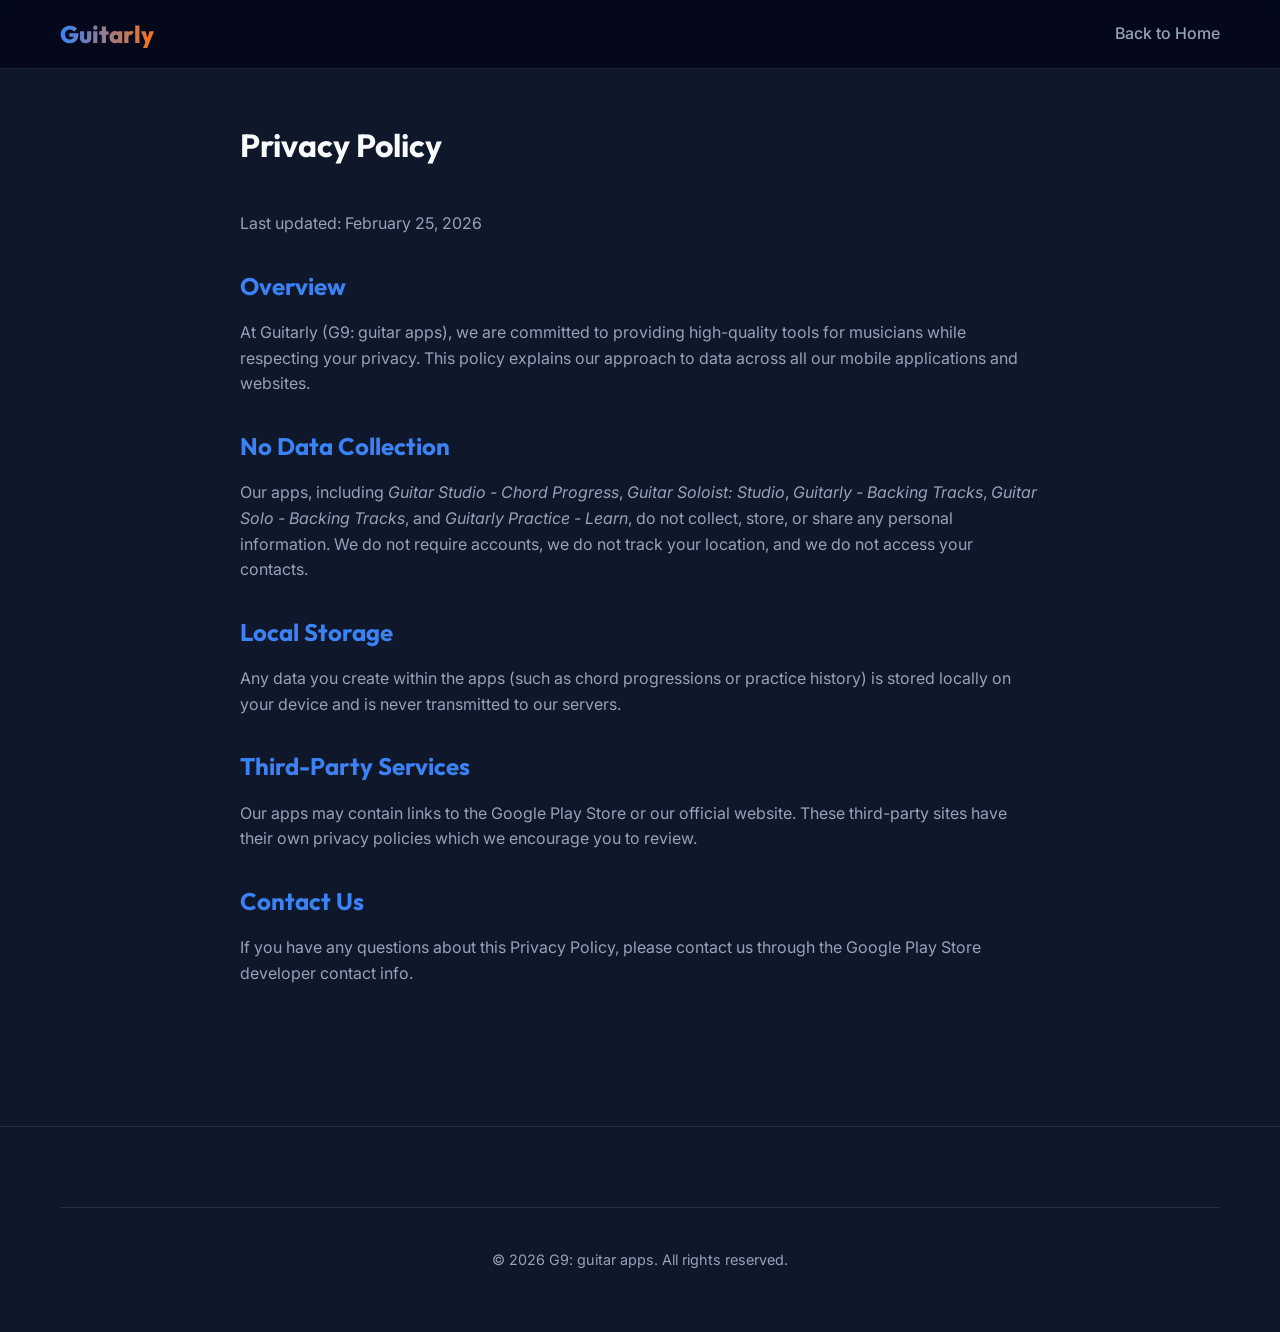
==== privacy.html @ e3e61da0 "Initial commit: Guitarly website overhaul" ====
<!DOCTYPE html>
<html lang="en">

<head>
    <meta charset="UTF-8">
    <meta name="viewport" content="width=device-width, initial-scale=1.0">
    <title>Privacy Policy | Guitarly</title>
    <link rel="stylesheet" href="style.css">
    <link href="https://fonts.googleapis.com/css2?family=Inter:wght@400;600&family=Outfit:wght@700&display=swap"
        rel="stylesheet">
    <style>
        .privacy-content {
            padding: 120px 0;
            max-width: 800px;
            margin: 0 auto;
        }

        h1 {
            margin-bottom: 40px;
            color: var(--text-light);
        }

        h2 {
            margin: 30px 0 15px;
            color: var(--primary);
        }

        p {
            color: var(--text-muted);
            margin-bottom: 20px;
        }
    </style>
</head>

<body>
    <nav class="navbar">
        <div class="container">
            <a href="index.html" class="logo">Guitarly</a>
            <ul class="nav-links">
                <li><a href="index.html">Back to Home</a></li>
            </ul>
        </div>
    </nav>

    <div class="container privacy-content">
        <h1>Privacy Policy</h1>
        <p>Last updated: February 25, 2026</p>

        <h2>Overview</h2>
        <p>At Guitarly (G9: guitar apps), we are committed to providing high-quality tools for musicians while
            respecting your privacy. This policy explains our approach to data across all our mobile applications and
            websites.</p>

        <h2>No Data Collection</h2>
        <p>Our apps, including <i>Guitar Studio - Chord Progress</i>, <i>Guitar Soloist: Studio</i>, <i>Guitarly -
                Backing Tracks</i>, <i>Guitar Solo - Backing Tracks</i>, and <i>Guitarly Practice - Learn</i>, do not
            collect, store, or share any personal information. We do not require accounts, we do not track your
            location, and we do not access your contacts.</p>

        <h2>Local Storage</h2>
        <p>Any data you create within the apps (such as chord progressions or practice history) is stored locally on
            your device and is never transmitted to our servers.</p>

        <h2>Third-Party Services</h2>
        <p>Our apps may contain links to the Google Play Store or our official website. These third-party sites have
            their own privacy policies which we encourage you to review.</p>

        <h2>Contact Us</h2>
        <p>If you have any questions about this Privacy Policy, please contact us through the Google Play Store
            developer contact info.</p>
    </div>

    <footer class="footer">
        <div class="container">
            <div class="footer-bottom">
                <p>&copy; 2026 G9: guitar apps. All rights reserved.</p>
            </div>
        </div>
    </footer>
</body>

</html>
---- style.css ----
:root {
    --primary: #3b82f6;
    --primary-hover: #2563eb;
    --accent: #f97316;
    --bg-dark: #0f172a;
    --bg-darker: #020617;
    --text-light: #f8fafc;
    --text-muted: #94a3b8;
    --glass: rgba(255, 255, 255, 0.05);
    --glass-border: rgba(255, 255, 255, 0.1);
}

* {
    margin: 0;
    padding: 0;
    box-sizing: border-box;
}

body {
    font-family: 'Inter', sans-serif;
    background-color: var(--bg-dark);
    color: var(--text-light);
    line-height: 1.6;
    overflow-x: hidden;
}

h1, h2, h3, .logo {
    font-family: 'Outfit', sans-serif;
}

.container {
    max-width: 1200px;
    margin: 0 auto;
    padding: 0 20px;
}

/* Navbar */
.navbar {
    position: fixed;
    top: 0;
    width: 100%;
    background: rgba(2, 6, 23, 0.8);
    backdrop-filter: blur(10px);
    z-index: 1000;
    padding: 15px 0;
    border-bottom: 1px solid var(--glass-border);
}

.navbar .container {
    display: flex;
    justify-content: space-between;
    align-items: center;
}

.logo {
    font-size: 1.5rem;
    font-weight: 800;
    text-decoration: none;
    color: var(--text-light);
    background: linear-gradient(to right, var(--primary), var(--accent));
    -webkit-background-clip: text;
    -webkit-text-fill-color: transparent;
}

.nav-links {
    list-style: none;
    display: flex;
    gap: 30px;
    align-items: center;
}

.nav-links a {
    text-decoration: none;
    color: var(--text-muted);
    font-weight: 500;
    transition: color 0.3s;
}

.nav-links a:hover {
    color: var(--text-light);
}

/* Buttons */
.btn {
    display: inline-block;
    padding: 12px 28px;
    border-radius: 8px;
    font-weight: 600;
    text-decoration: none;
    transition: all 0.3s;
    cursor: pointer;
}

.btn-small {
    padding: 8px 16px;
    font-size: 0.9rem;
}

.btn-primary {
    background-color: var(--primary);
    color: white;
}

.btn-primary:hover {
    background-color: var(--primary-hover);
    transform: translateY(-2px);
    box-shadow: 0 4px 15px rgba(59, 130, 246, 0.4);
}

.btn-secondary {
    background-color: var(--glass);
    color: white;
    border: 1px solid var(--glass-border);
}

.btn-secondary:hover {
    background-color: rgba(255, 255, 255, 0.1);
}

.btn-text {
    color: var(--primary);
    text-decoration: none;
    font-weight: 600;
}

.btn-text:hover {
    text-decoration: underline;
}

/* Hero */
.hero {
    height: 90vh;
    background-size: cover;
    background-position: center;
    display: flex;
    align-items: center;
    text-align: center;
    padding-top: 80px;
}

.hero-content {
    max-width: 800px;
}

.hero h1 {
    font-size: 4rem;
    font-weight: 800;
    margin-bottom: 20px;
    line-height: 1.1;
}

.hero p {
    font-size: 1.25rem;
    color: var(--text-muted);
    margin-bottom: 40px;
}

.hero-btns {
    display: flex;
    gap: 20px;
    justify-content: center;
}

/* Apps Section */
.apps-section {
    padding: 100px 0;
    background-color: var(--bg-darker);
}

.section-title {
    font-size: 2.5rem;
    text-align: center;
    margin-bottom: 60px;
}

.apps-grid {
    display: grid;
    grid-template-columns: repeat(auto-fit, minmax(300px, 1fr));
    gap: 30px;
}

.app-card {
    background: var(--glass);
    border: 1px solid var(--glass-border);
    border-radius: 20px;
    overflow: hidden;
    transition: all 0.4s;
    opacity: 0;
    transform: translateY(30px);
}

.app-card.visible {
    opacity: 1;
    transform: translateY(0);
}

.app-card:hover {
    transform: translateY(-10px);
    border-color: var(--primary);
    box-shadow: 0 10px 30px rgba(0, 0, 0, 0.5);
}

.app-image {
    width: 100%;
    height: 250px;
    object-fit: cover;
    border-top: 1px solid var(--glass-border);
}

.placeholder-icon {
    width: 100%;
    height: 250px;
    display: flex;
    align-items: center;
    justify-content: center;
    font-size: 5rem;
    background: linear-gradient(45deg, var(--bg-dark), var(--bg-darker));
}

.app-info {
    padding: 30px;
}

.app-info h3 {
    margin-bottom: 15px;
    font-size: 1.25rem;
}

.app-info p {
    color: var(--text-muted);
    margin-bottom: 20px;
    font-size: 0.95rem;
}

/* Footer */
.footer {
    padding: 80px 0 40px;
    background-color: var(--bg-dark);
    border-top: 1px solid var(--glass-border);
}

.footer-grid {
    display: grid;
    grid-template-columns: 2fr 1fr;
    gap: 60px;
    margin-bottom: 60px;
}

.footer-brand p {
    margin-top: 20px;
    color: var(--text-muted);
    max-width: 300px;
}

.footer-links h4 {
    margin-bottom: 20px;
}

.footer-links ul {
    list-style: none;
}

.footer-links li {
    margin-bottom: 10px;
}

.footer-links a {
    color: var(--text-muted);
    text-decoration: none;
    transition: color 0.3s;
}

.footer-links a:hover {
    color: var(--primary);
}

.footer-bottom {
    text-align: center;
    padding-top: 40px;
    border-top: 1px solid var(--glass-border);
    color: var(--text-muted);
    font-size: 0.9rem;
}

/* Animations */
.fade-in {
    animation: fadeIn 1s ease-out forwards;
}

.fade-in-delay {
    opacity: 0;
    animation: fadeIn 1s ease-out 0.5s forwards;
}

@keyframes fadeIn {
    from { opacity: 0; transform: translateY(20px); }
    to { opacity: 1; transform: translateY(0); }
}

@media (max-width: 768px) {
    .hero h1 { font-size: 2.5rem; }
    .hero p { font-size: 1.1rem; }
    .nav-links { display: none; }
    .footer-grid { grid-template-columns: 1fr; }
}
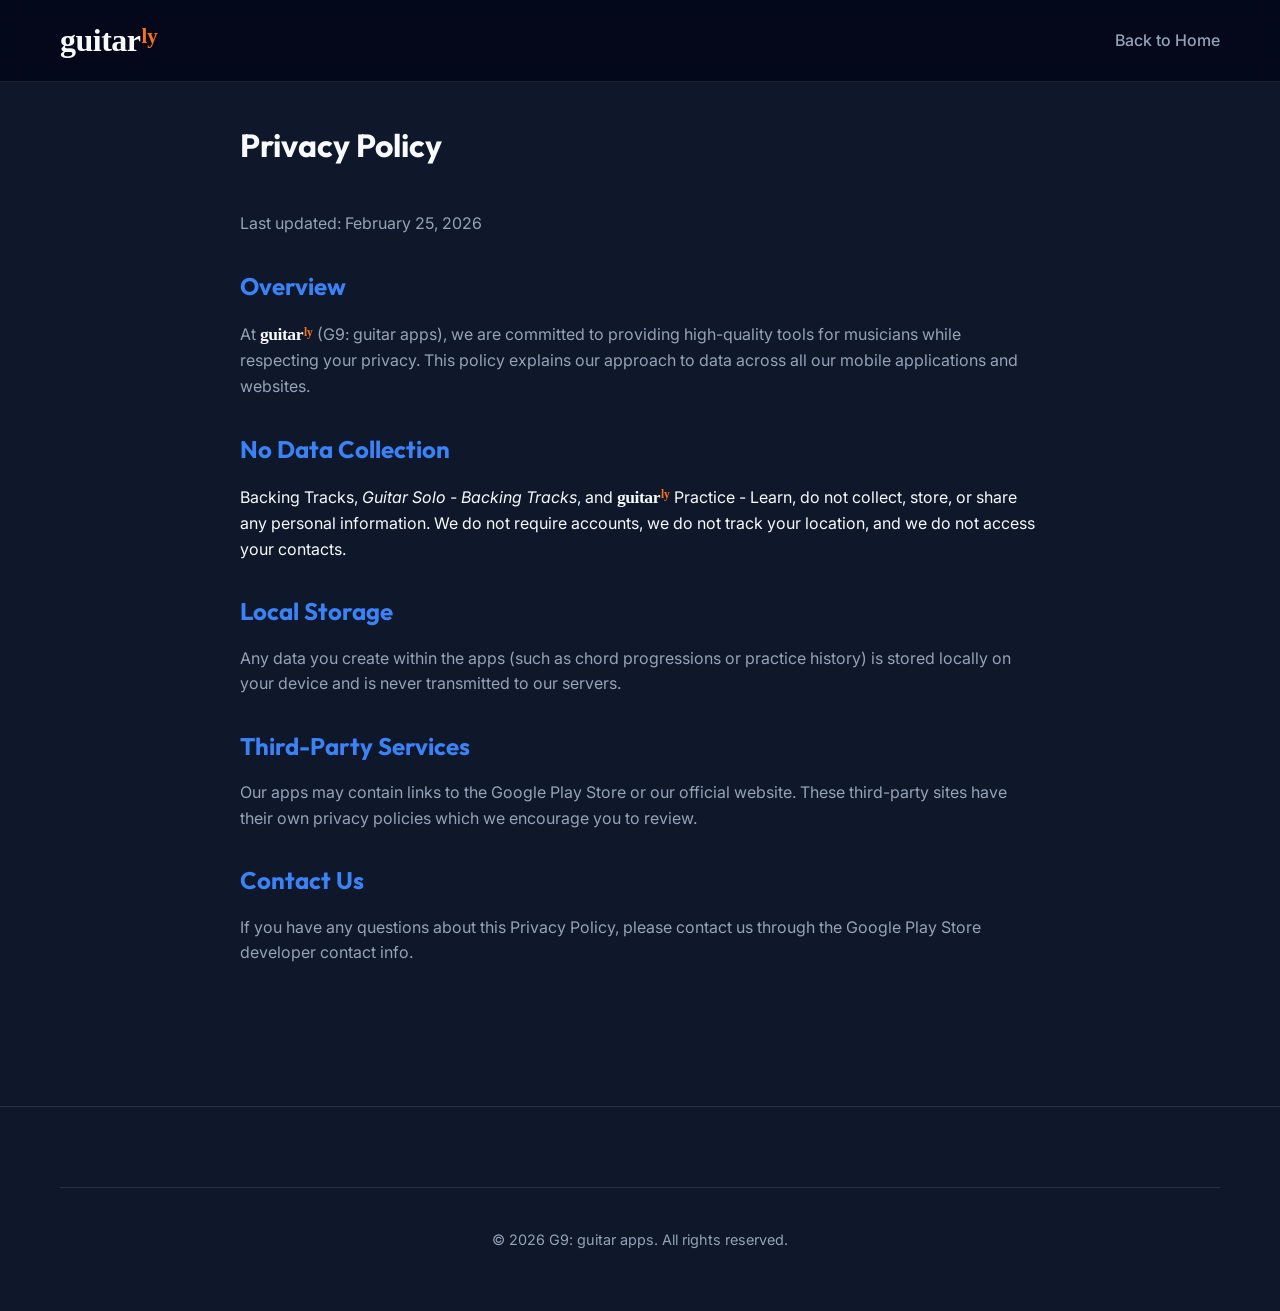
==== commit e65b8d02: "Global Branding: Replace 'Guitarly' text with HTML/CSS logo structure" ====
--- a/privacy.html
+++ b/privacy.html
@@ -35,7 +35,9 @@
 <body>
     <nav class="navbar">
         <div class="container">
-            <a href="index.html" class="logo">Guitarly</a>
+            <a href="index.html" class="logo logo-nav">
+                <span class="logo-main">guitar</span><span class="logo-suffix">ly</span>
+            </a>
             <ul class="nav-links">
                 <li><a href="index.html">Back to Home</a></li>
             </ul>
@@ -47,15 +49,18 @@
         <p>Last updated: February 25, 2026</p>
 
         <h2>Overview</h2>
-        <p>At Guitarly (G9: guitar apps), we are committed to providing high-quality tools for musicians while
+        <p>At <span class="logo logo-inline"><span class="logo-main">guitar</span><span
+                    class="logo-suffix">ly</span></span> (G9: guitar apps), we are committed to providing high-quality
+            tools for musicians while
             respecting your privacy. This policy explains our approach to data across all our mobile applications and
             websites.</p>
 
         <h2>No Data Collection</h2>
-        <p>Our apps, including <i>Guitar Studio - Chord Progress</i>, <i>Guitar Soloist: Studio</i>, <i>Guitarly -
-                Backing Tracks</i>, <i>Guitar Solo - Backing Tracks</i>, and <i>Guitarly Practice - Learn</i>, do not
-            collect, store, or share any personal information. We do not require accounts, we do not track your
-            location, and we do not access your contacts.</p>
+        Backing Tracks</i>, <i>Guitar Solo - Backing Tracks</i>, and <i class="logo logo-inline"
+            style="font-style: normal;"><span class="logo-main">guitar</span><span class="logo-suffix">ly</span></i>
+        Practice - Learn, do not
+        collect, store, or share any personal information. We do not require accounts, we do not track your
+        location, and we do not access your contacts.</p>
 
         <h2>Local Storage</h2>
         <p>Any data you create within the apps (such as chord progressions or practice history) is stored locally on
--- a/style.css
+++ b/style.css
@@ -24,7 +24,10 @@
     overflow-x: hidden;
 }
 
-h1, h2, h3, .logo {
+h1,
+h2,
+h3,
+.logo {
     font-family: 'Outfit', sans-serif;
 }
 
@@ -53,13 +56,34 @@
 }
 
 .logo {
-    font-size: 1.5rem;
-    font-weight: 800;
-    text-decoration: none;
+    display: flex;
+    align-items: baseline;
+    text-decoration: none;
+    font-family: 'Playfair Display', serif;
+    font-weight: 700;
+}
+
+.logo-nav {
+    font-size: 2rem;
+}
+
+.logo-inline {
+    display: inline-flex;
+    font-size: 1.1em;
+    vertical-align: baseline;
+}
+
+.logo-main {
     color: var(--text-light);
-    background: linear-gradient(to right, var(--primary), var(--accent));
-    -webkit-background-clip: text;
-    -webkit-text-fill-color: transparent;
+    letter-spacing: -0.5px;
+}
+
+.logo-suffix {
+    color: var(--accent);
+    font-size: 0.65em;
+    position: relative;
+    top: -0.4em;
+    margin-left: 1px;
 }
 
 .nav-links {
@@ -293,13 +317,31 @@
 }
 
 @keyframes fadeIn {
-    from { opacity: 0; transform: translateY(20px); }
-    to { opacity: 1; transform: translateY(0); }
+    from {
+        opacity: 0;
+        transform: translateY(20px);
+    }
+
+    to {
+        opacity: 1;
+        transform: translateY(0);
+    }
 }
 
 @media (max-width: 768px) {
-    .hero h1 { font-size: 2.5rem; }
-    .hero p { font-size: 1.1rem; }
-    .nav-links { display: none; }
-    .footer-grid { grid-template-columns: 1fr; }
-}
+    .hero h1 {
+        font-size: 2.5rem;
+    }
+
+    .hero p {
+        font-size: 1.1rem;
+    }
+
+    .nav-links {
+        display: none;
+    }
+
+    .footer-grid {
+        grid-template-columns: 1fr;
+    }
+}
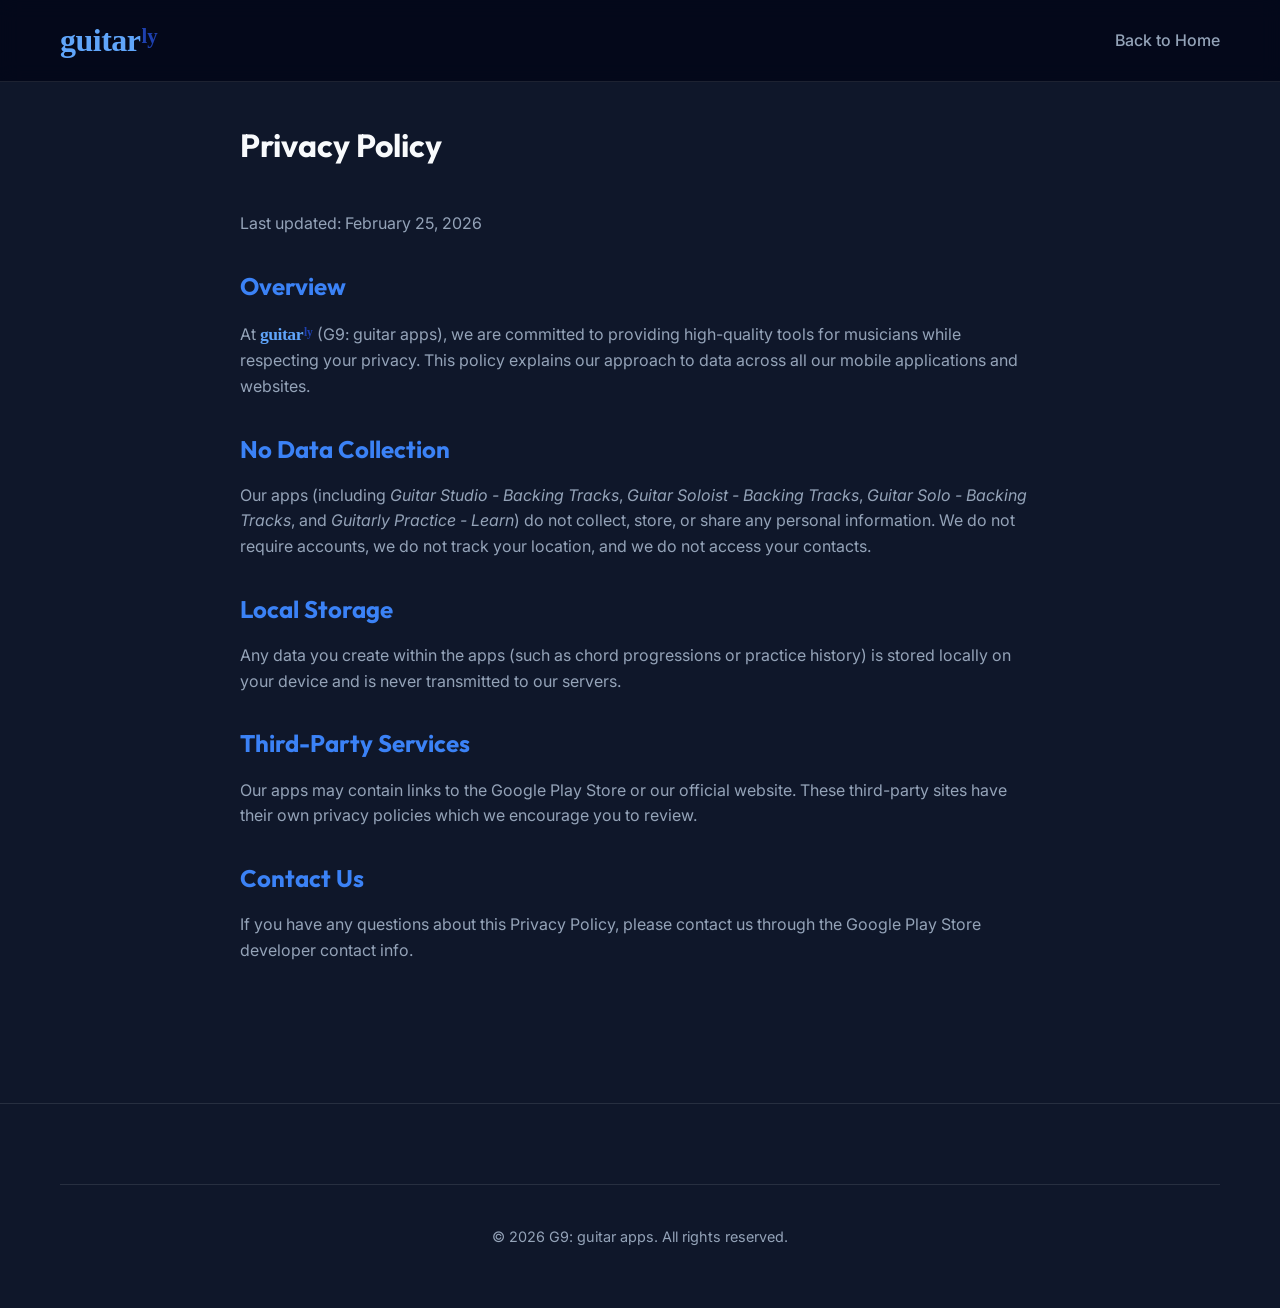
==== commit b5a4e304: "Fix syntax and restore missing tags in No Data Collection section of privacy policy" ====
--- a/privacy.html
+++ b/privacy.html
@@ -56,11 +56,7 @@
             websites.</p>
 
         <h2>No Data Collection</h2>
-        Backing Tracks</i>, <i>Guitar Solo - Backing Tracks</i>, and <i class="logo logo-inline"
-            style="font-style: normal;"><span class="logo-main">guitar</span><span class="logo-suffix">ly</span></i>
-        Practice - Learn, do not
-        collect, store, or share any personal information. We do not require accounts, we do not track your
-        location, and we do not access your contacts.</p>
+        <p>Our apps (including <i>Guitar Studio - Backing Tracks</i>, <i>Guitar Soloist - Backing Tracks</i>, <i>Guitar Solo - Backing Tracks</i>, and <i>Guitarly Practice - Learn</i>) do not collect, store, or share any personal information. We do not require accounts, we do not track your location, and we do not access your contacts.</p>
 
         <h2>Local Storage</h2>
         <p>Any data you create within the apps (such as chord progressions or practice history) is stored locally on
--- a/style.css
+++ b/style.css
@@ -1,7 +1,7 @@
 :root {
     --primary: #3b82f6;
     --primary-hover: #2563eb;
-    --accent: #f97316;
+    --accent: #60a5fa;
     --bg-dark: #0f172a;
     --bg-darker: #020617;
     --text-light: #f8fafc;
@@ -56,7 +56,7 @@
 }
 
 .logo {
-    display: flex;
+    display: inline-flex;
     align-items: baseline;
     text-decoration: none;
     font-family: 'Playfair Display', serif;
@@ -64,22 +64,25 @@
 }
 
 .logo-nav {
+    display: flex;
+    /* Maintain flex for navbar alignment */
     font-size: 2rem;
 }
 
 .logo-inline {
-    display: inline-flex;
     font-size: 1.1em;
     vertical-align: baseline;
 }
 
 .logo-main {
-    color: var(--text-light);
+    color: #60a5fa;
+    /* Light Blue */
     letter-spacing: -0.5px;
 }
 
 .logo-suffix {
-    color: var(--accent);
+    color: #1e40af;
+    /* Dark Blue */
     font-size: 0.65em;
     position: relative;
     top: -0.4em;
@@ -171,6 +174,25 @@
     font-weight: 800;
     margin-bottom: 20px;
     line-height: 1.1;
+    min-height: 2.2em;
+    /* Ensure space for longer titles */
+    display: flex;
+    align-items: center;
+    justify-content: center;
+}
+
+.title-text {
+    transition: opacity 0.6s ease-in-out, transform 0.6s ease-in-out;
+}
+
+.title-text.fade-out {
+    opacity: 0;
+    transform: translateY(-10px);
+}
+
+.title-text.fade-in {
+    opacity: 0;
+    transform: translateY(10px);
 }
 
 .hero p {
